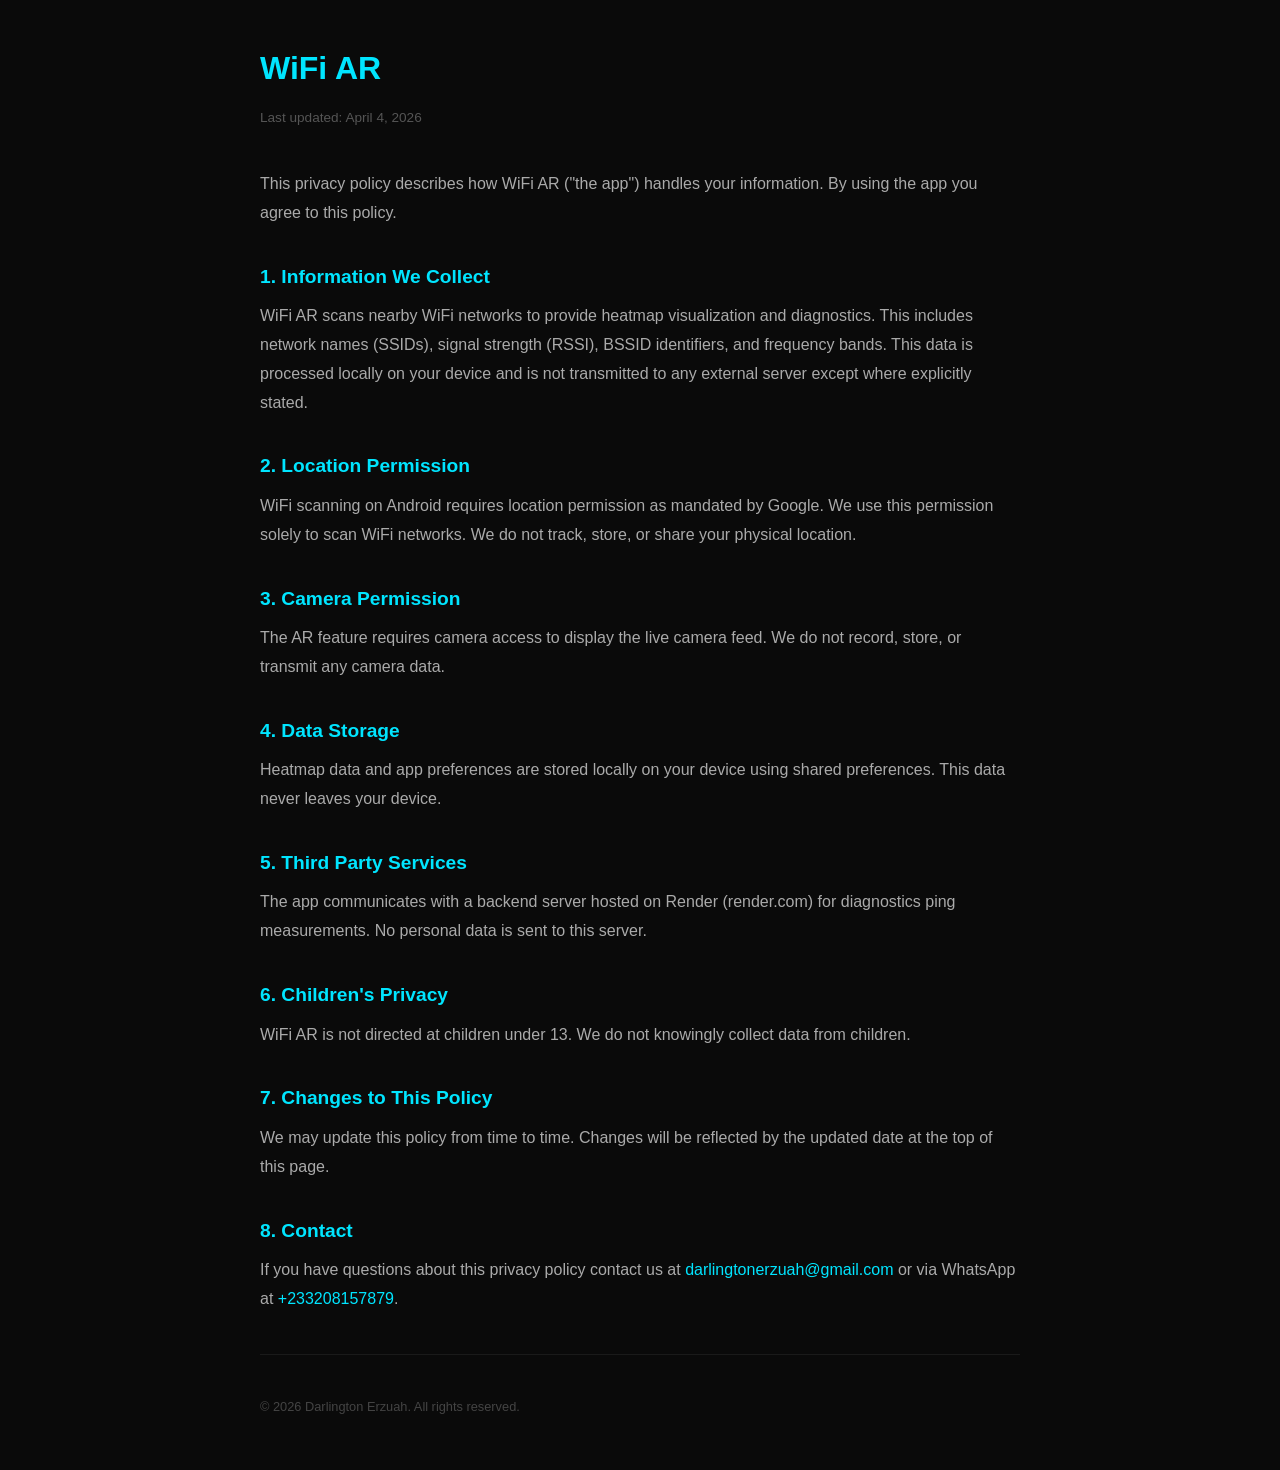
==== privacy-policy.html @ 9fc4ed7d "adding privacy policies" ====
<!DOCTYPE html>
<html lang="en">
<head>
  <meta charset="UTF-8" />
  <meta name="viewport" content="width=device-width, initial-scale=1.0"/>
  <title>WiFi AR – Privacy Policy</title>
  <style>
    * { margin: 0; padding: 0; box-sizing: border-box; }
    body {
      background: #0a0a0a;
      color: #e0e0e0;
      font-family: 'Segoe UI', sans-serif;
      padding: 40px 20px;
      max-width: 800px;
      margin: 0 auto;
      line-height: 1.8;
    }
    h1 { color: #00E5FF; font-size: 2rem; margin-bottom: 8px; }
    h2 { color: #00E5FF; font-size: 1.2rem; margin: 32px 0 8px; }
    p { color: #aaa; margin-bottom: 12px; }
    .date { color: #555; font-size: 0.85rem; margin-bottom: 40px; }
    a { color: #00E5FF; text-decoration: none; }
    hr { border: none; border-top: 1px solid #1a1a1a; margin: 40px 0; }
  </style>
</head>
<body>
  <h1>WiFi AR</h1>
  <p class="date">Last updated: April 4, 2026</p>

  <p>This privacy policy describes how WiFi AR ("the app") handles your information. By using the app you agree to this policy.</p>

  <h2>1. Information We Collect</h2>
  <p>WiFi AR scans nearby WiFi networks to provide heatmap visualization and diagnostics. This includes network names (SSIDs), signal strength (RSSI), BSSID identifiers, and frequency bands. This data is processed locally on your device and is not transmitted to any external server except where explicitly stated.</p>

  <h2>2. Location Permission</h2>
  <p>WiFi scanning on Android requires location permission as mandated by Google. We use this permission solely to scan WiFi networks. We do not track, store, or share your physical location.</p>

  <h2>3. Camera Permission</h2>
  <p>The AR feature requires camera access to display the live camera feed. We do not record, store, or transmit any camera data.</p>

  <h2>4. Data Storage</h2>
  <p>Heatmap data and app preferences are stored locally on your device using shared preferences. This data never leaves your device.</p>

  <h2>5. Third Party Services</h2>
  <p>The app communicates with a backend server hosted on Render (render.com) for diagnostics ping measurements. No personal data is sent to this server.</p>

  <h2>6. Children's Privacy</h2>
  <p>WiFi AR is not directed at children under 13. We do not knowingly collect data from children.</p>

  <h2>7. Changes to This Policy</h2>
  <p>We may update this policy from time to time. Changes will be reflected by the updated date at the top of this page.</p>

  <h2>8. Contact</h2>
  <p>If you have questions about this privacy policy contact us at <a href="mailto:darlingtonerzuah@gmail.com">darlingtonerzuah@gmail.com</a> or via WhatsApp at <a href="https://wa.me/233208157879">+233208157879</a>.</p>

  <hr>
  <p style="font-size: 0.8rem; color: #444;">© 2026 Darlington Erzuah. All rights reserved.</p>
</body>
</html>
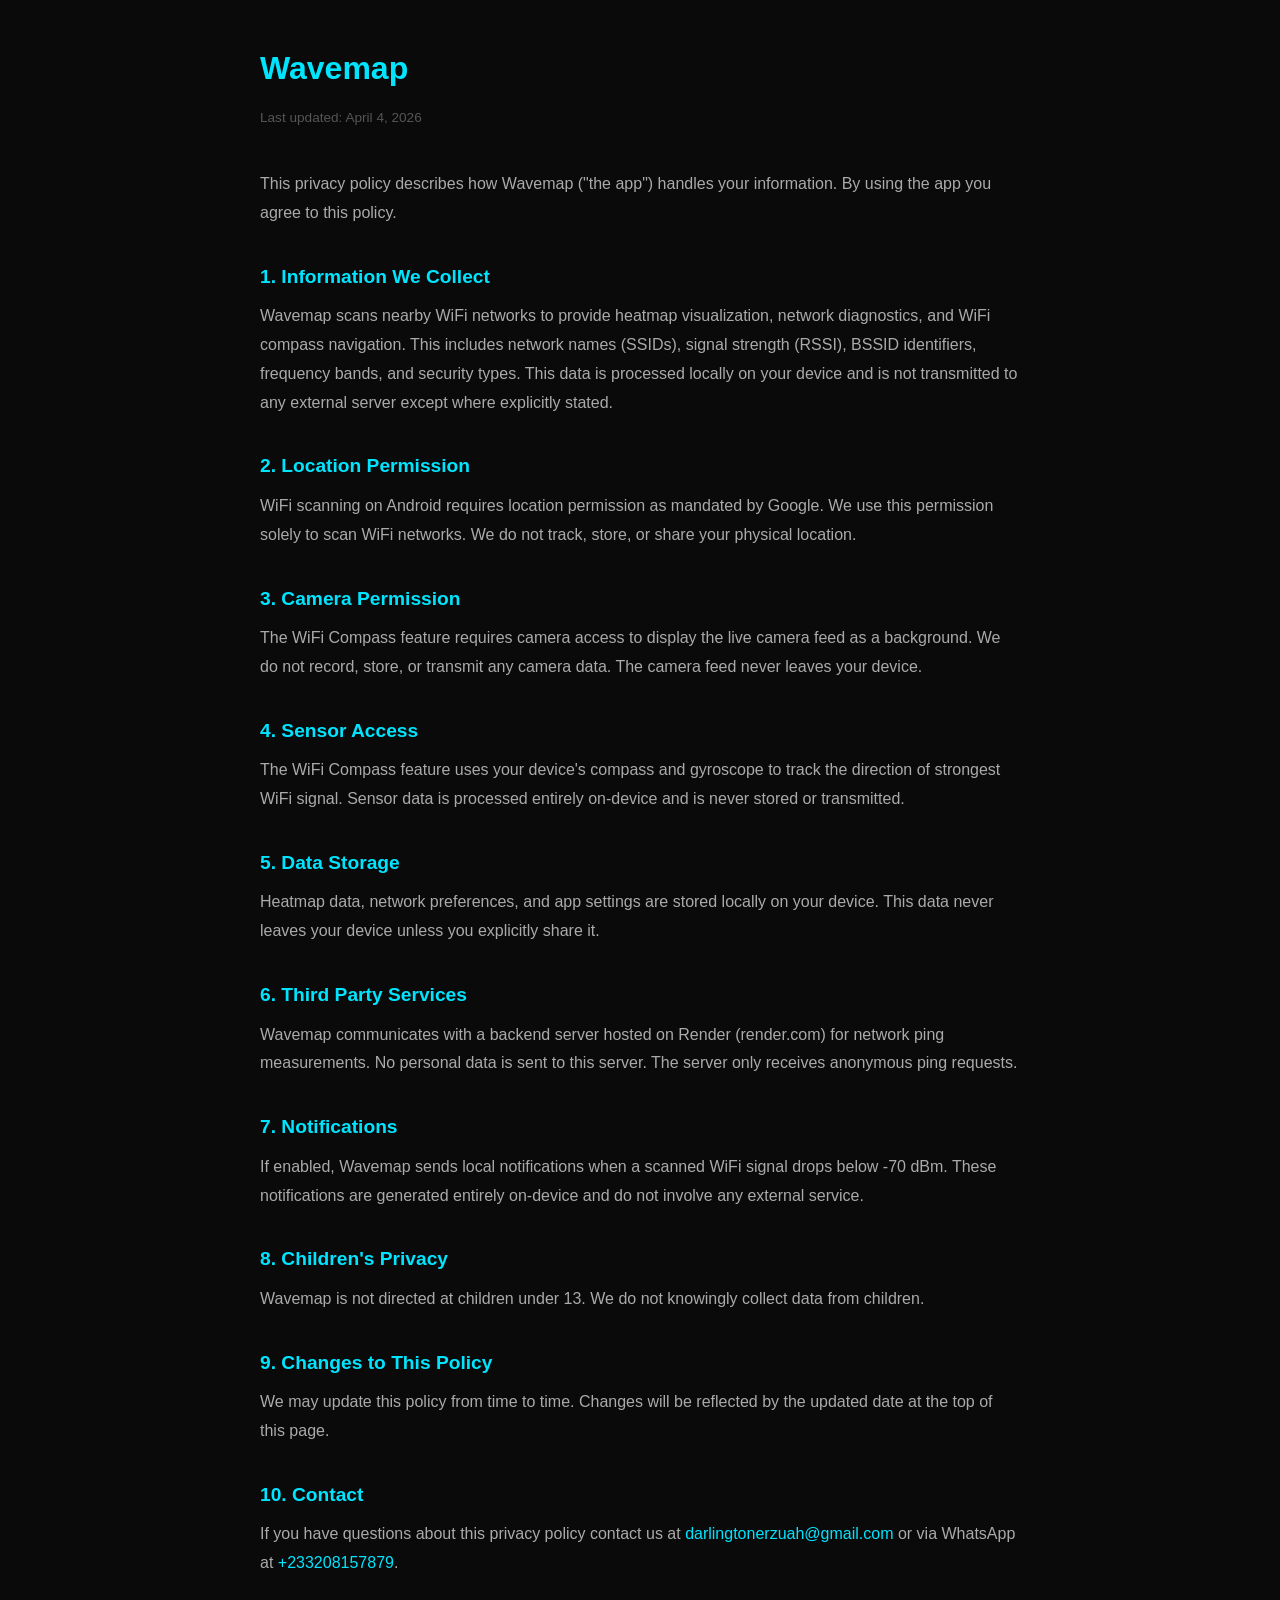
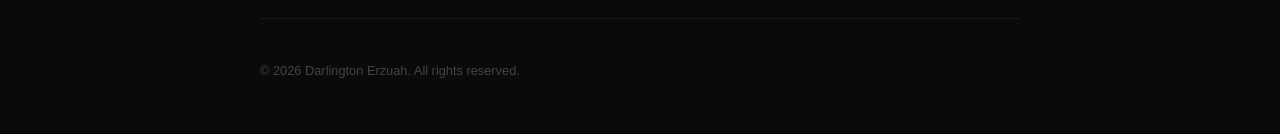
==== commit 6d49a192: "update of privacy policy" ====
--- a/privacy-policy.html
+++ b/privacy-policy.html
@@ -3,7 +3,7 @@
 <head>
   <meta charset="UTF-8" />
   <meta name="viewport" content="width=device-width, initial-scale=1.0"/>
-  <title>WiFi AR – Privacy Policy</title>
+  <title>Wavemap – Privacy Policy</title>
   <style>
     * { margin: 0; padding: 0; box-sizing: border-box; }
     body {
@@ -24,33 +24,39 @@
   </style>
 </head>
 <body>
-  <h1>WiFi AR</h1>
+  <h1>Wavemap</h1>
   <p class="date">Last updated: April 4, 2026</p>
 
-  <p>This privacy policy describes how WiFi AR ("the app") handles your information. By using the app you agree to this policy.</p>
+  <p>This privacy policy describes how Wavemap ("the app") handles your information. By using the app you agree to this policy.</p>
 
   <h2>1. Information We Collect</h2>
-  <p>WiFi AR scans nearby WiFi networks to provide heatmap visualization and diagnostics. This includes network names (SSIDs), signal strength (RSSI), BSSID identifiers, and frequency bands. This data is processed locally on your device and is not transmitted to any external server except where explicitly stated.</p>
+  <p>Wavemap scans nearby WiFi networks to provide heatmap visualization, network diagnostics, and WiFi compass navigation. This includes network names (SSIDs), signal strength (RSSI), BSSID identifiers, frequency bands, and security types. This data is processed locally on your device and is not transmitted to any external server except where explicitly stated.</p>
 
   <h2>2. Location Permission</h2>
   <p>WiFi scanning on Android requires location permission as mandated by Google. We use this permission solely to scan WiFi networks. We do not track, store, or share your physical location.</p>
 
   <h2>3. Camera Permission</h2>
-  <p>The AR feature requires camera access to display the live camera feed. We do not record, store, or transmit any camera data.</p>
+  <p>The WiFi Compass feature requires camera access to display the live camera feed as a background. We do not record, store, or transmit any camera data. The camera feed never leaves your device.</p>
 
-  <h2>4. Data Storage</h2>
-  <p>Heatmap data and app preferences are stored locally on your device using shared preferences. This data never leaves your device.</p>
+  <h2>4. Sensor Access</h2>
+  <p>The WiFi Compass feature uses your device's compass and gyroscope to track the direction of strongest WiFi signal. Sensor data is processed entirely on-device and is never stored or transmitted.</p>
 
-  <h2>5. Third Party Services</h2>
-  <p>The app communicates with a backend server hosted on Render (render.com) for diagnostics ping measurements. No personal data is sent to this server.</p>
+  <h2>5. Data Storage</h2>
+  <p>Heatmap data, network preferences, and app settings are stored locally on your device. This data never leaves your device unless you explicitly share it.</p>
 
-  <h2>6. Children's Privacy</h2>
-  <p>WiFi AR is not directed at children under 13. We do not knowingly collect data from children.</p>
+  <h2>6. Third Party Services</h2>
+  <p>Wavemap communicates with a backend server hosted on Render (render.com) for network ping measurements. No personal data is sent to this server. The server only receives anonymous ping requests.</p>
 
-  <h2>7. Changes to This Policy</h2>
+  <h2>7. Notifications</h2>
+  <p>If enabled, Wavemap sends local notifications when a scanned WiFi signal drops below -70 dBm. These notifications are generated entirely on-device and do not involve any external service.</p>
+
+  <h2>8. Children's Privacy</h2>
+  <p>Wavemap is not directed at children under 13. We do not knowingly collect data from children.</p>
+
+  <h2>9. Changes to This Policy</h2>
   <p>We may update this policy from time to time. Changes will be reflected by the updated date at the top of this page.</p>
 
-  <h2>8. Contact</h2>
+  <h2>10. Contact</h2>
   <p>If you have questions about this privacy policy contact us at <a href="mailto:darlingtonerzuah@gmail.com">darlingtonerzuah@gmail.com</a> or via WhatsApp at <a href="https://wa.me/233208157879">+233208157879</a>.</p>
 
   <hr>
